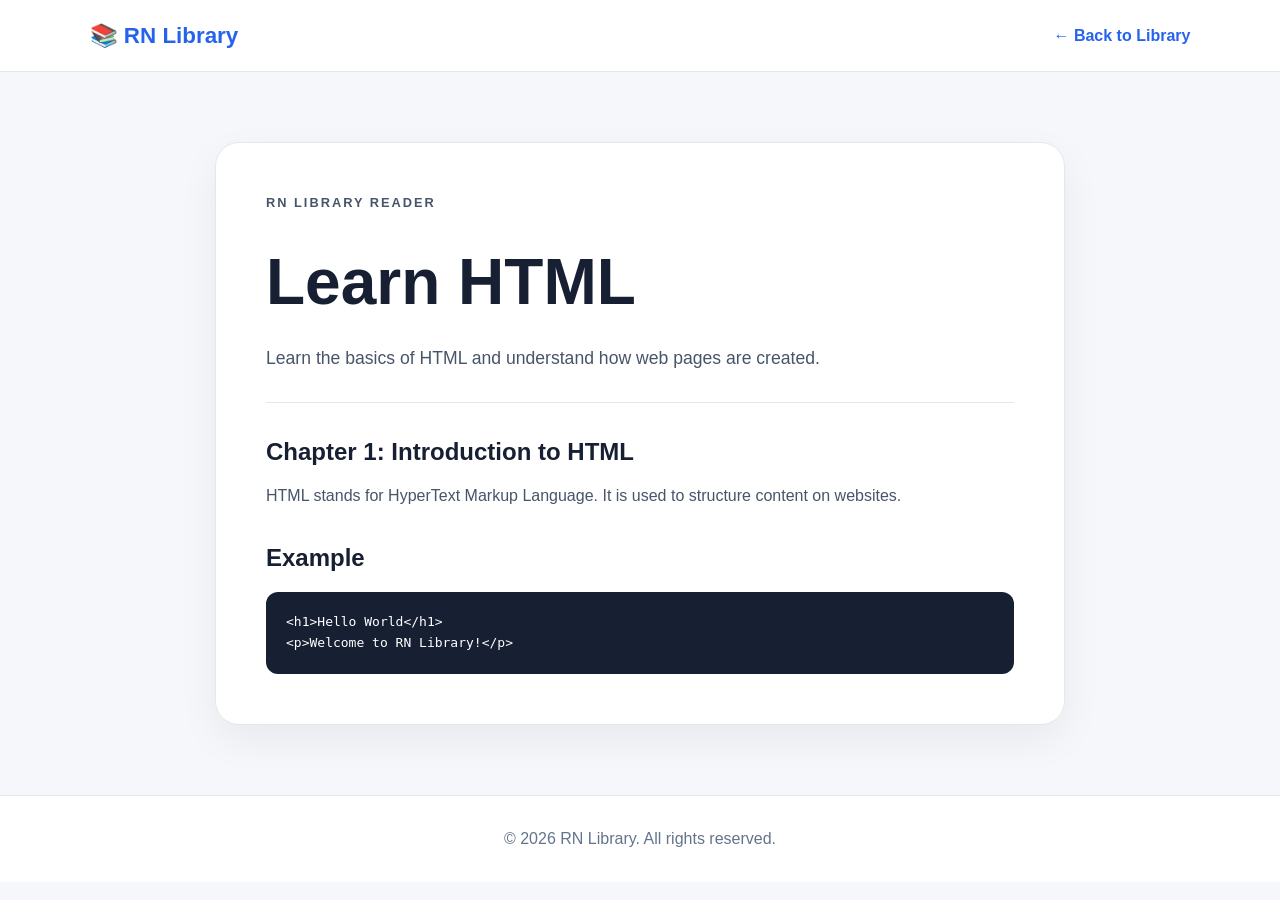
==== book.html @ f50a5c76 "Add dynamic book reader" ====
<!DOCTYPE html>
<html lang="en">
<head>
    <meta charset="UTF-8">
    <meta name="viewport" content="width=device-width, initial-scale=1.0">
    <title>Read Book - RN Library</title>
    <link rel="stylesheet" href="css/style.css">
</head>

<body>

    <header class="navbar">
        <div class="logo">📚 RN Library</div>

        <a href="index.html" class="back-btn">← Back to Library</a>
    </header>

    <main class="reader-page">

        <section class="reader-content">

            <p class="section-tag">RN LIBRARY READER</p>

            <h1 id="bookTitle">Learn HTML</h1>

            <p class="reader-intro" id="bookIntro">
                Learn the basics of HTML and understand how web pages are created.
            </p>

            <hr>

            <h2 id="chapterTitle">Chapter 1: Introduction</h2>

            <p id="chapterText">
                Welcome to RN Library. Start learning and explore the world of technology.
            </p>

            <h2>Example</h2>

            <pre><code id="codeExample"></code></pre>

        </section>

    </main>

    <footer>
        <p>© 2026 RN Library. All rights reserved.</p>
    </footer>

    <script src="js/book.js"></script>

</body>
</html>
---- css/style.css ----
* {
    margin: 0;
    padding: 0;
    box-sizing: border-box;
}

body {
    font-family: Arial, sans-serif;
    background: #f5f7fa;
    color: #172033;
    line-height: 1.6;
}

.navbar {
    width: 100%;
    min-height: 72px;
    padding: 0 7%;
    display: flex;
    align-items: center;
    justify-content: space-between;
    background: #ffffff;
    border-bottom: 1px solid #e5e7eb;
    position: sticky;
    top: 0;
    z-index: 100;
}

.logo {
    font-size: 1.4rem;
    font-weight: 800;
    color: #2563eb;
}

.navbar nav {
    display: flex;
    gap: 28px;
}

.navbar nav a {
    text-decoration: none;
    color: #4b5563;
    font-weight: 600;
}

.navbar nav a:hover {
    color: #2563eb;
}

.login-btn,
.search-box button {
    border: none;
    cursor: pointer;
    font-weight: 700;
}

.login-btn {
    padding: 10px 20px;
    border-radius: 10px;
    background: #2563eb;
    color: white;
}

.hero {
    min-height: 520px;
    display: flex;
    align-items: center;
    padding: 80px 7%;
    background: linear-gradient(135deg, #eff6ff, #ffffff);
}

.hero-content {
    max-width: 750px;
}

.hero-tag,
.section-tag {
    color: #2563eb;
    font-size: 0.8rem;
    font-weight: 800;
    letter-spacing: 2px;
}

.hero h1 {
    margin: 15px 0;
    font-size: clamp(2.5rem, 6vw, 5rem);
    line-height: 1.05;
}

.hero h1 span {
    color: #2563eb;
}

.hero-text {
    max-width: 620px;
    margin-bottom: 30px;
    color: #64748b;
    font-size: 1.05rem;
}

.search-box {
    max-width: 620px;
    display: flex;
    padding: 7px;
    background: white;
    border: 1px solid #dbe2ea;
    border-radius: 14px;
    box-shadow: 0 12px 30px rgba(37, 99, 235, 0.08);
}

.search-box input {
    flex: 1;
    border: none;
    outline: none;
    padding: 14px;
    font-size: 1rem;
}

.search-box button {
    padding: 0 24px;
    border-radius: 10px;
    background: #2563eb;
    color: white;
}

.section {
    padding: 80px 7%;
}

.section-heading {
    display: flex;
    justify-content: space-between;
    align-items: end;
    margin-bottom: 30px;
}

.section-heading h2,
.about h2 {
    font-size: 2rem;
    margin-top: 5px;
}

.category-grid {
    display: grid;
    grid-template-columns: repeat(4, 1fr);
    gap: 18px;
}

.category-card {
    padding: 25px;
    background: white;
    border: 1px solid #e5e7eb;
    border-radius: 16px;
    font-weight: 700;
    transition: 0.25s;
}

.category-card:hover {
    transform: translateY(-5px);
    box-shadow: 0 15px 30px rgba(0, 0, 0, 0.08);
}

.book-grid {
    display: grid;
    grid-template-columns: repeat(3, 1fr);
    gap: 25px;
}

.book-card {
    overflow: hidden;
    background: white;
    border-radius: 18px;
    border: 1px solid #e5e7eb;
    transition: 0.25s;
}

.book-card:hover {
    transform: translateY(-6px);
    box-shadow: 0 18px 35px rgba(0, 0, 0, 0.1);
}

.book-cover {
    height: 190px;
    display: flex;
    align-items: center;
    justify-content: center;
    background: #2563eb;
    color: white;
    font-size: 2rem;
    font-weight: 900;
}

.book-info {
    padding: 22px;
}

.book-info span {
    color: #2563eb;
    font-size: 0.8rem;
    font-weight: 800;
}

.book-info h3 {
    margin: 5px 0;
}

.book-info p {
    color: #64748b;
    margin-bottom: 15px;
}

.book-info button {
    padding: 10px 16px;
    border: none;
    border-radius: 9px;
    background: #172033;
    color: white;
    cursor: pointer;
}

.view-btn {
    padding: 10px 18px;
    border: 1px solid #dbe2ea;
    border-radius: 9px;
    background: white;
    cursor: pointer;
}

.about {
    margin: 20px 7% 80px;
    padding: 60px;
    border-radius: 24px;
    background: #172033;
    color: white;
}

.about h2 {
    max-width: 650px;
    margin-bottom: 15px;
}

.about p:last-child {
    max-width: 650px;
    color: #cbd5e1;
}

footer {
    padding: 30px 7%;
    text-align: center;
    background: white;
    border-top: 1px solid #e5e7eb;
    color: #64748b;
}

@media (max-width: 800px) {

    .navbar {
        padding: 15px 5%;
        flex-wrap: wrap;
        gap: 15px;
    }

    .navbar nav {
        order: 3;
        width: 100%;
        justify-content: center;
        gap: 15px;
        overflow-x: auto;
    }

    .hero {
        padding: 60px 5%;
    }

    .section {
        padding: 60px 5%;
    }

    .category-grid,
    .book-grid {
        grid-template-columns: 1fr;
    }

    .section-heading {
        align-items: start;
        gap: 15px;
    }

    .about {
        margin: 10px 5% 60px;
        padding: 35px 25px;
    }
}

@media (max-width: 500px) {

    .hero h1 {
        font-size: 2.7rem;
    }

    .search-box {
        flex-direction: column;
        gap: 8px;
    }

    .search-box button {
        padding: 13px;
    }

    .login-btn {
        padding: 8px 14px;
    }
}

.back-btn {
    text-decoration: none;
    color: #2563eb;
    font-weight: 700;
}

.reader-page {
    min-height: 70vh;
    padding: 70px 7%;
}

.reader-content {
    max-width: 850px;
    margin: auto;
    background: white;
    padding: 50px;
    border-radius: 24px;
    border: 1px solid #e5e7eb;
    box-shadow: 0 15px 40px rgba(0, 0, 0, 0.06);
}

.reader-content h1 {
    font-size: clamp(2.5rem, 6vw, 4rem);
    margin: 10px 0;
}

.reader-intro {
    color: #64748b;
    font-size: 1.1rem;
    margin-bottom: 30px;
}

.reader-content hr {
    border: none;
    border-top: 1px solid #e5e7eb;
    margin: 30px 0;
}

.reader-content h2 {
    margin: 30px 0 12px;
}

.reader-content p {
    color: #475569;
    margin-bottom: 18px;
}

.reader-content pre {
    padding: 20px;
    overflow-x: auto;
    background: #172033;
    color: white;
    border-radius: 12px;
    margin-top: 15px;
}

@media (max-width: 600px) {

    .reader-page {
        padding: 40px 5%;
    }

    .reader-content {
        padding: 30px 20px;
    }

    .navbar {
        gap: 10px;
    }
}
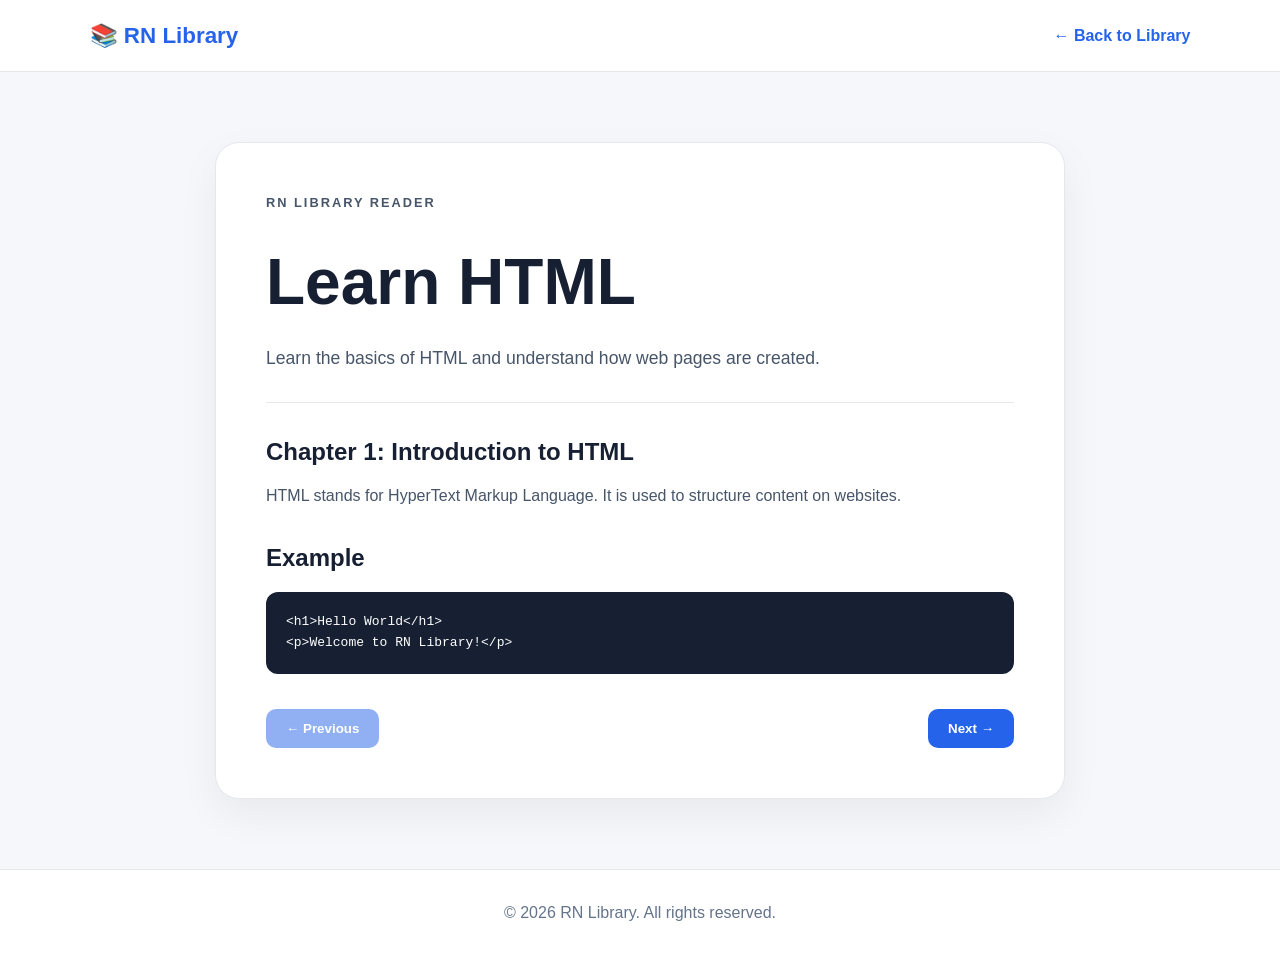
==== commit ccaf4cb7: "Add chapter navigation" ====
--- a/book.html
+++ b/book.html
@@ -39,6 +39,8 @@
 
             <pre><code id="codeExample"></code></pre>
 
+        <div class="chapter-nav"><button id="prevChapter">← Previous</button><button id="nextChapter">Next →</button></div>
+
         </section>
 
     </main>
@@ -47,7 +49,7 @@
         <p>© 2026 RN Library. All rights reserved.</p>
     </footer>
 
-    <script src="js/book.js"></script>
+    <script src="js/book.js?v=2"></script>
 
 </body>
 </html>
--- a/css/style.css
+++ b/css/style.css
@@ -381,3 +381,31 @@
         gap: 10px;
     }
 }
+
+.chapter-nav {
+    display: flex;
+    justify-content: space-between;
+    gap: 15px;
+    margin-top: 35px;
+}
+
+.chapter-nav button {
+    padding: 12px 20px;
+    border: none;
+    border-radius: 10px;
+    background: #2563eb;
+    color: white;
+    font-weight: 700;
+    cursor: pointer;
+}
+
+.chapter-nav button:hover {
+    opacity: 0.9;
+}
+
+@media (max-width: 500px) {
+    .chapter-nav {
+        flex-direction: column;
+    }
+}
+
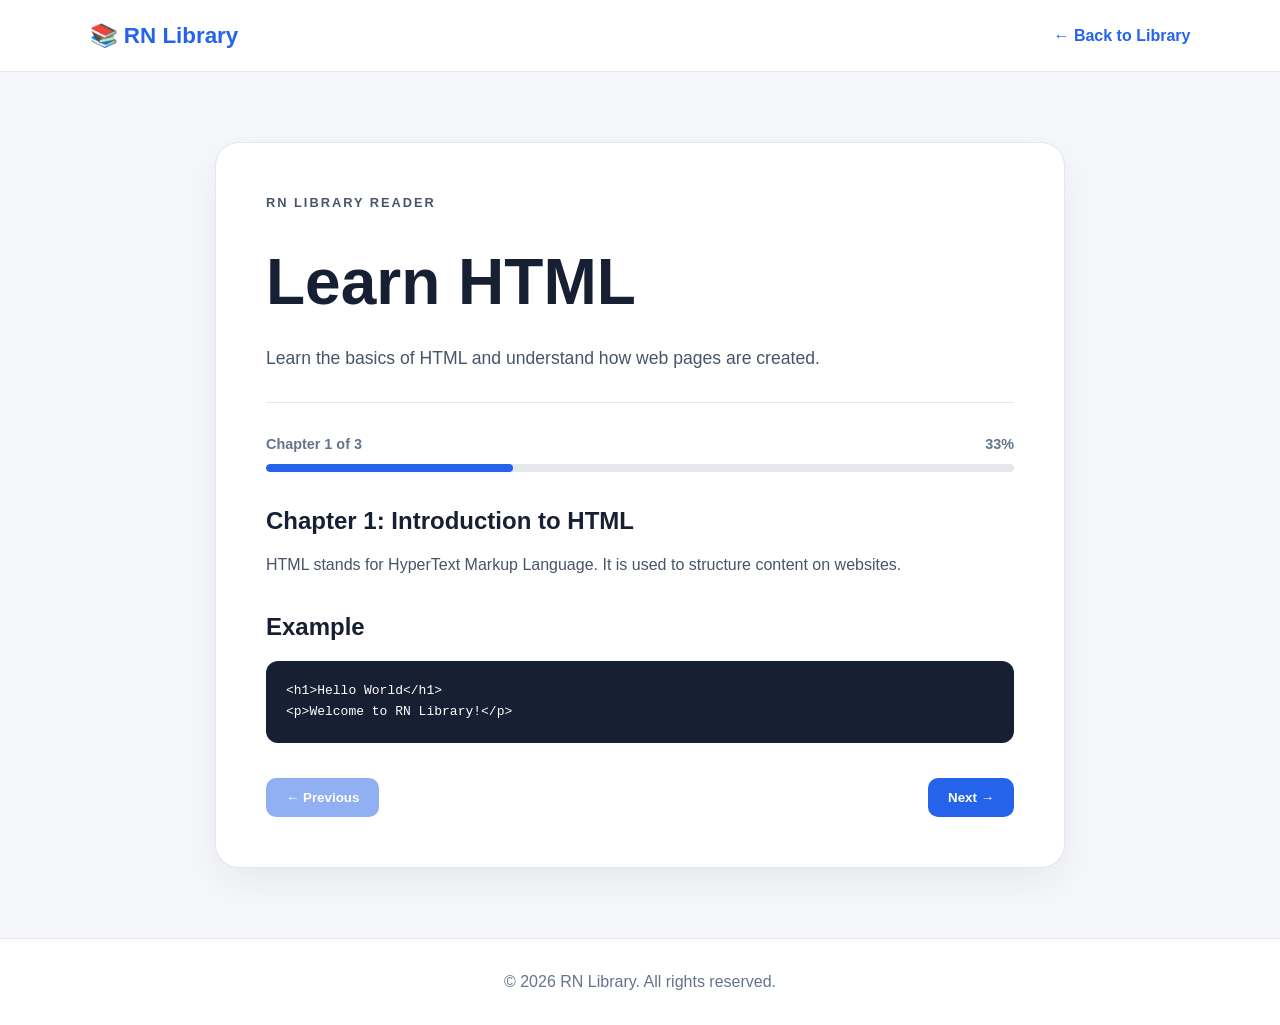
==== commit 9e7284ec: "Add reading progress indicator" ====
--- a/book.html
+++ b/book.html
@@ -29,6 +29,15 @@
 
             <hr>
 
+            <div class="progress-info">
+                <span id="chapterProgress">Chapter 1 of 3</span>
+                <span id="progressPercent">33%</span>
+            </div>
+
+            <div class="progress-bar">
+                <div id="progressFill"></div>
+            </div>
+
             <h2 id="chapterTitle">Chapter 1: Introduction</h2>
 
             <p id="chapterText">
--- a/css/style.css
+++ b/css/style.css
@@ -409,3 +409,31 @@
     }
 }
 
+
+.progress-info {
+    display: flex;
+    justify-content: space-between;
+    margin-top: 25px;
+    margin-bottom: 8px;
+    font-size: 0.9rem;
+    font-weight: 700;
+    color: #64748b;
+}
+
+.progress-bar {
+    width: 100%;
+    height: 8px;
+    background: #e5e7eb;
+    border-radius: 10px;
+    overflow: hidden;
+    margin-bottom: 25px;
+}
+
+#progressFill {
+    width: 33.33%;
+    height: 100%;
+    background: #2563eb;
+    border-radius: 10px;
+    transition: width 0.3s ease;
+}
+
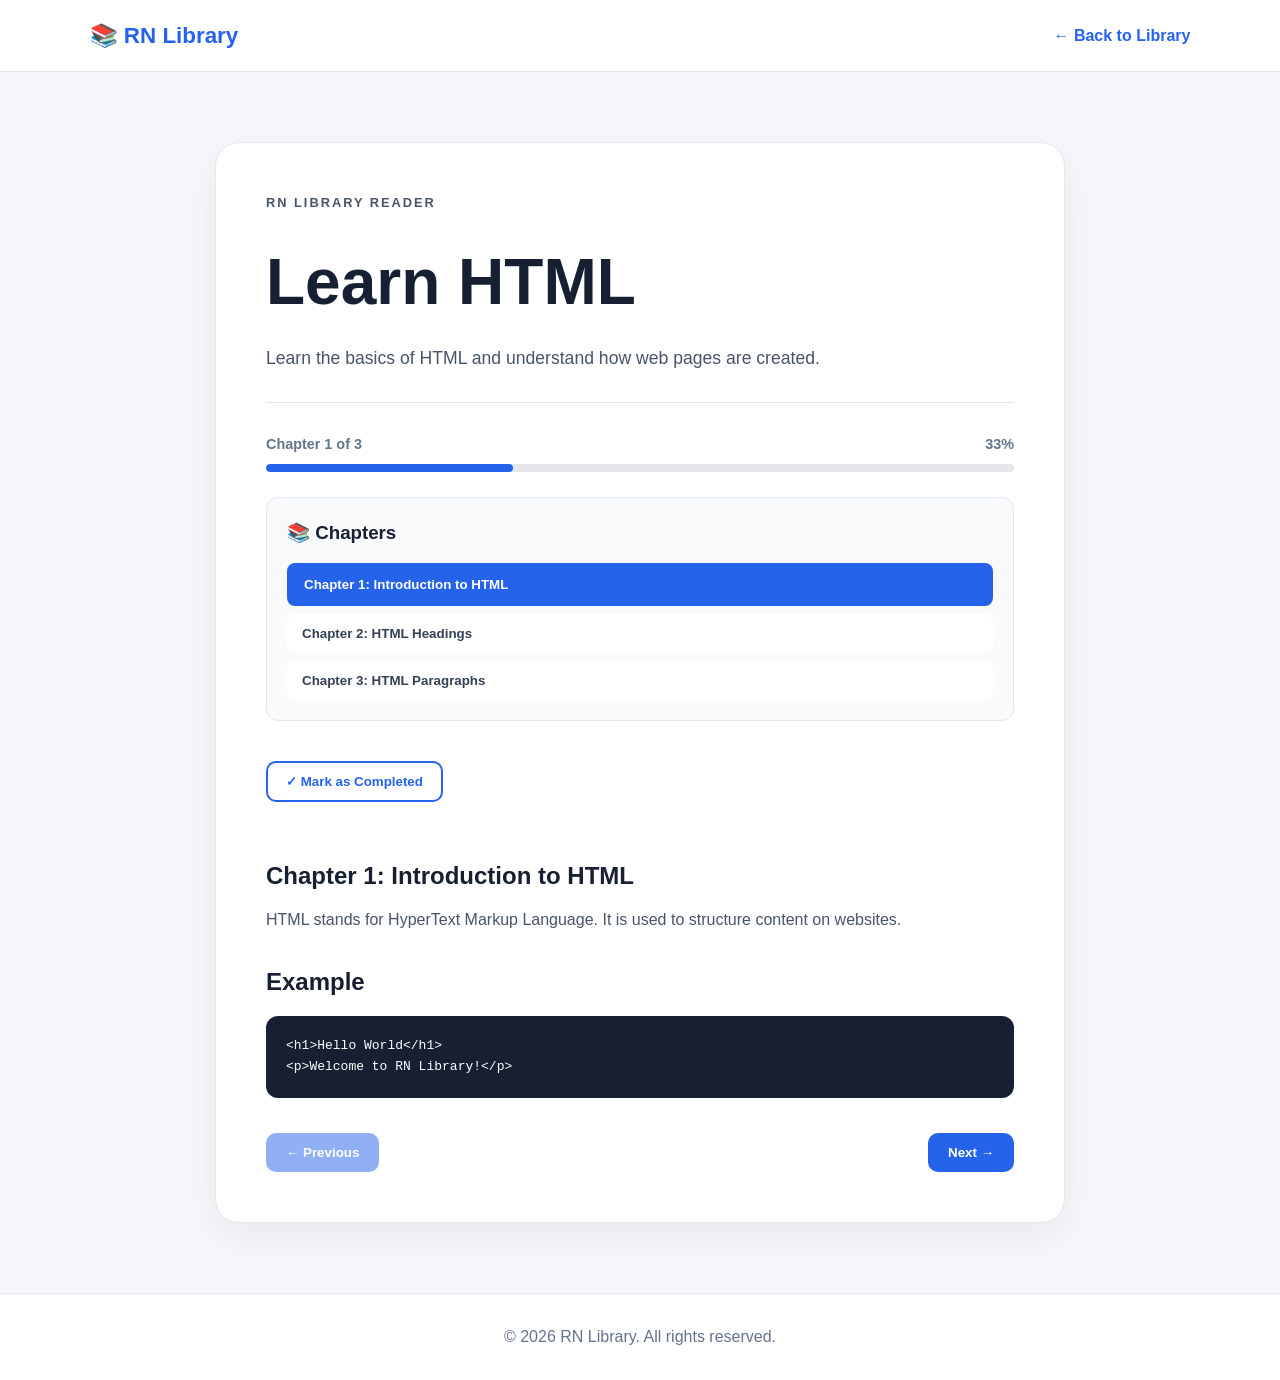
==== commit a21dfb0e: "Add chapter completion tracking" ====
--- a/book.html
+++ b/book.html
@@ -4,7 +4,7 @@
     <meta charset="UTF-8">
     <meta name="viewport" content="width=device-width, initial-scale=1.0">
     <title>Read Book - RN Library</title>
-    <link rel="stylesheet" href="css/style.css">
+    <link rel="stylesheet" href="css/style.css?v=3">
 </head>
 
 <body>
@@ -38,6 +38,13 @@
                 <div id="progressFill"></div>
             </div>
 
+            <div class="chapter-list">
+                <h3>📚 Chapters</h3>
+                <div id="chapterList"></div>
+            </div>
+
+            <button id="completeChapter" class="complete-btn">✓ Mark as Completed</button>
+
             <h2 id="chapterTitle">Chapter 1: Introduction</h2>
 
             <p id="chapterText">
--- a/css/style.css
+++ b/css/style.css
@@ -437,3 +437,81 @@
     transition: width 0.3s ease;
 }
 
+
+.chapter-list {
+    margin: 25px 0;
+    padding: 20px;
+    background: #f8fafc;
+    border: 1px solid #e2e8f0;
+    border-radius: 12px;
+}
+
+.chapter-list h3 {
+    margin: 0 0 15px;
+    color: #172033;
+}
+
+#chapterList {
+    display: flex;
+    flex-direction: column;
+    gap: 8px;
+}
+
+.chapter-item {
+    padding: 12px 15px;
+    border: none;
+    border-radius: 8px;
+    background: white;
+    color: #334155;
+    text-align: left;
+    font-weight: 600;
+    cursor: pointer;
+}
+
+.chapter-item:hover {
+    background: #eaf2ff;
+}
+
+.chapter-item.active {
+    background: #2563eb;
+    color: white;
+}
+
+
+#chapterList .chapter-item.active {
+    background: #2563eb !important;
+    color: white !important;
+}
+
+
+#chapterList button.chapter-item.active,
+#chapterList .chapter-item.active {
+    background-color: #2563eb !important;
+    color: #ffffff !important;
+    border: 2px solid #2563eb !important;
+    opacity: 1 !important;
+}
+
+
+.complete-btn {
+    margin: 15px 0 25px;
+    padding: 11px 18px;
+    border: 2px solid #2563eb;
+    border-radius: 10px;
+    background: white;
+    color: #2563eb;
+    font-weight: 700;
+    cursor: pointer;
+    transition: 0.2s ease;
+}
+
+.complete-btn:hover {
+    background: #eaf2ff;
+}
+
+.complete-btn.completed {
+    background: #16a34a;
+    border-color: #16a34a;
+    color: white;
+}
+
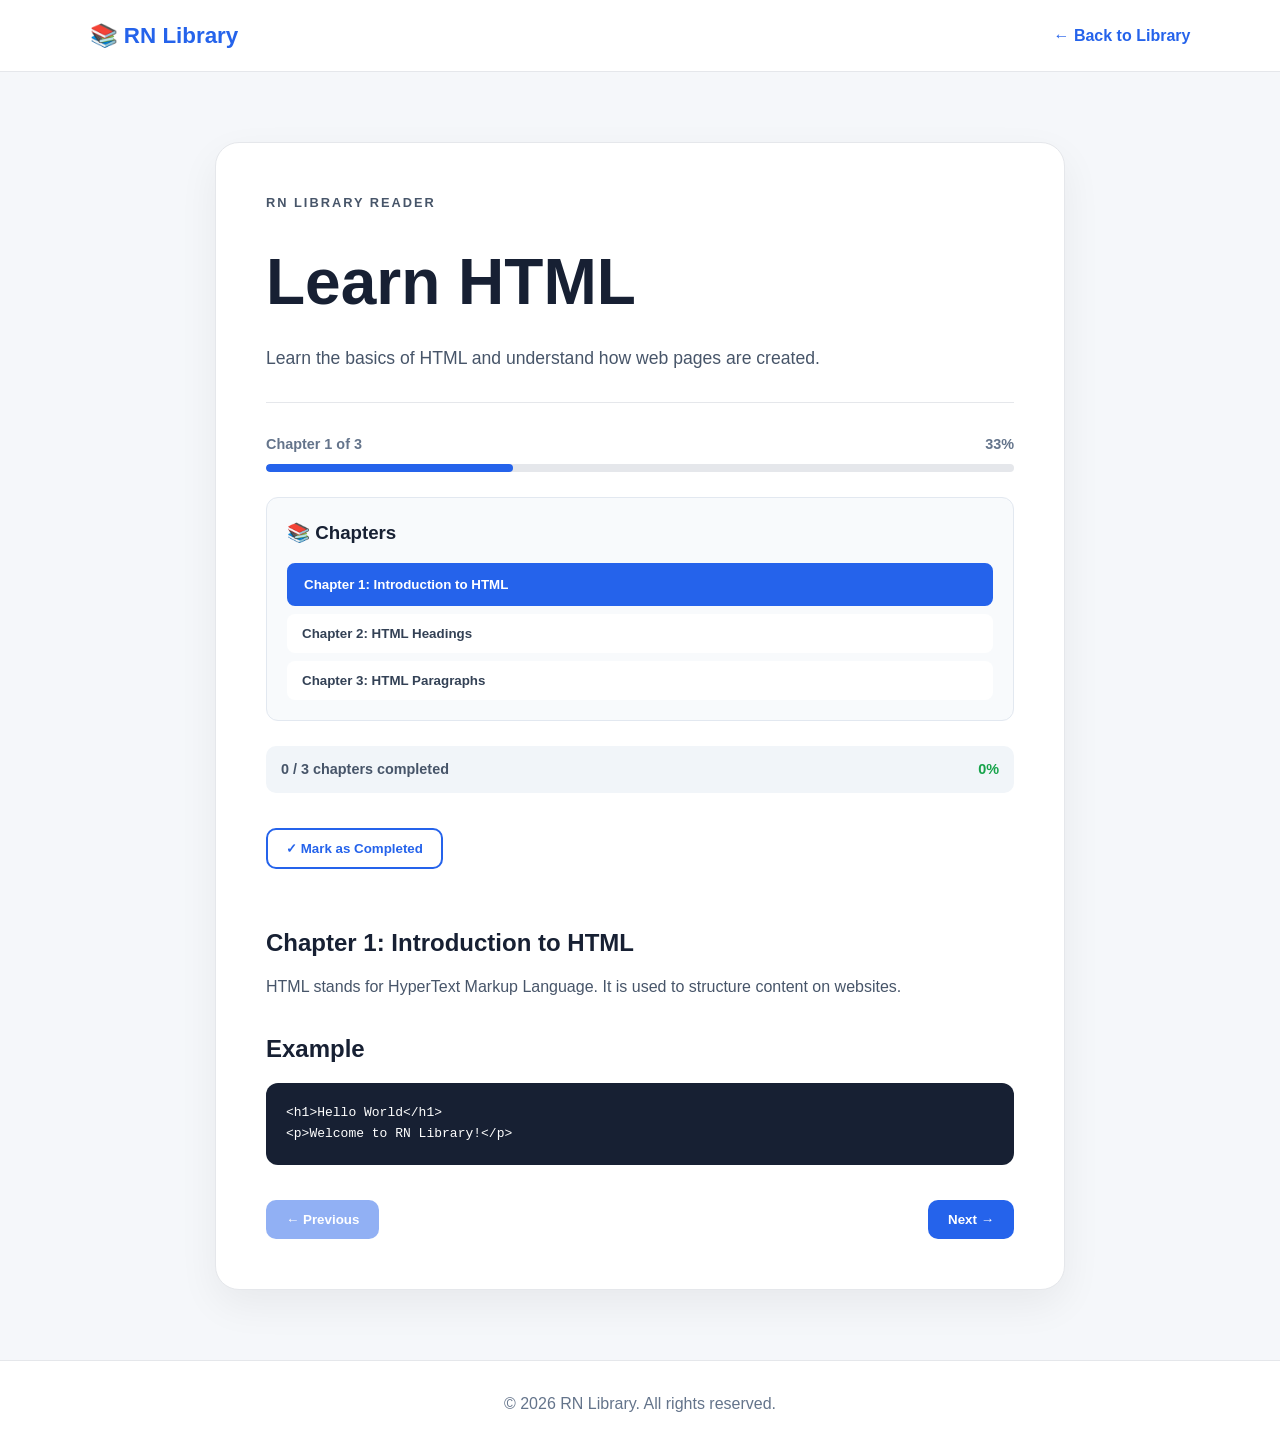
==== commit a0953b8b: "Add overall reading progress" ====
--- a/book.html
+++ b/book.html
@@ -43,6 +43,11 @@
                 <div id="chapterList"></div>
             </div>
 
+            <div class="overall-progress">
+                <span id="completedCount">0 / 3 chapters completed</span>
+                <span id="completedPercent">0%</span>
+            </div>
+
             <button id="completeChapter" class="complete-btn">✓ Mark as Completed</button>
 
             <h2 id="chapterTitle">Chapter 1: Introduction</h2>
--- a/css/style.css
+++ b/css/style.css
@@ -515,3 +515,21 @@
     color: white;
 }
 
+
+.overall-progress {
+    display: flex;
+    justify-content: space-between;
+    align-items: center;
+    margin: 0 0 20px;
+    padding: 12px 15px;
+    background: #f1f5f9;
+    border-radius: 10px;
+    color: #475569;
+    font-size: 0.9rem;
+    font-weight: 700;
+}
+
+#completedPercent {
+    color: #16a34a;
+}
+
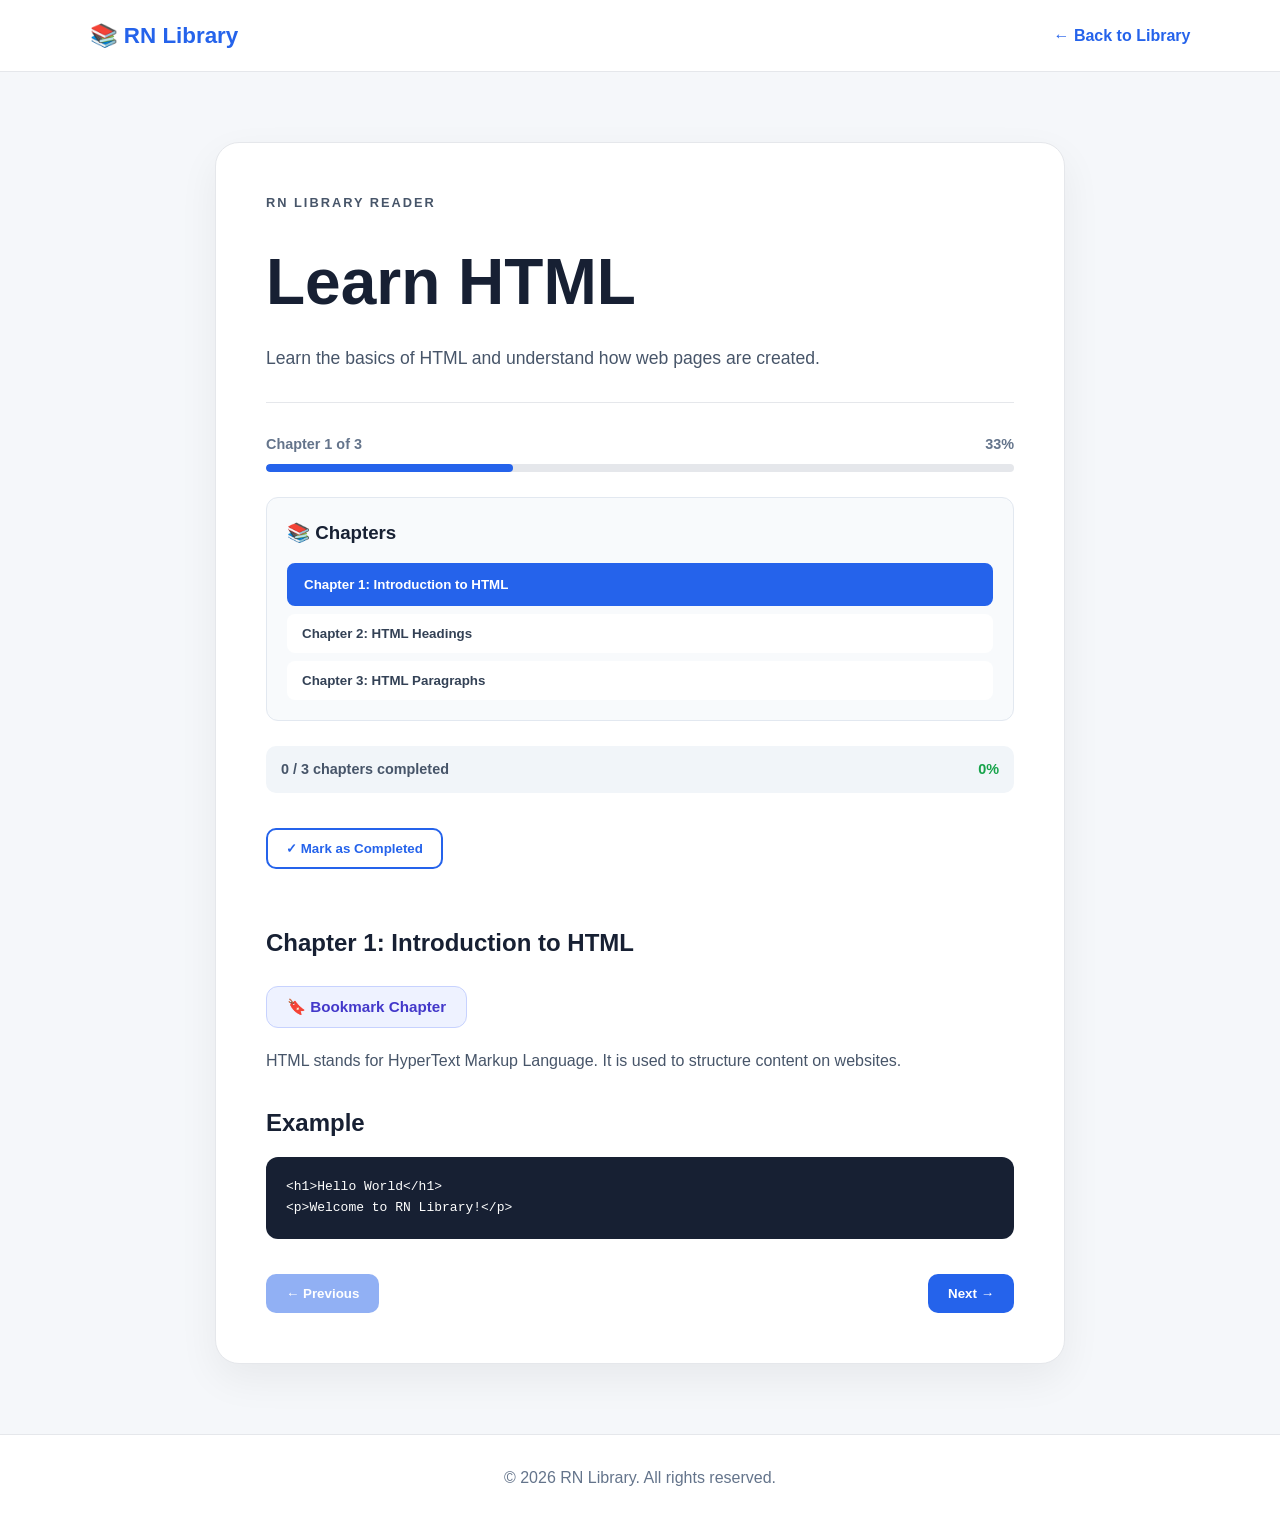
==== commit 62d97a88: "Add bookmark management" ====
--- a/book.html
+++ b/book.html
@@ -4,7 +4,7 @@
     <meta charset="UTF-8">
     <meta name="viewport" content="width=device-width, initial-scale=1.0">
     <title>Read Book - RN Library</title>
-    <link rel="stylesheet" href="css/style.css?v=3">
+    <link rel="stylesheet" href="css/style.css?v=5">
 </head>
 
 <body>
@@ -52,6 +52,8 @@
 
             <h2 id="chapterTitle">Chapter 1: Introduction</h2>
 
+            <button id="bookmarkChapter" class="bookmark-btn">🔖 Bookmark Chapter</button>
+
             <p id="chapterText">
                 Welcome to RN Library. Start learning and explore the world of technology.
             </p>
--- a/css/style.css
+++ b/css/style.css
@@ -492,6 +492,35 @@
     opacity: 1 !important;
 }
 
+
+.bookmark-btn {
+    margin: 12px 0 20px;
+    padding: 11px 20px;
+    border: 1px solid #c7d2fe;
+    border-radius: 12px;
+    background: #eef2ff;
+    color: #4338ca;
+    font-size: 0.95rem;
+    font-weight: 700;
+    cursor: pointer;
+    transition: all 0.2s ease;
+}
+
+.bookmark-btn:hover {
+    background: #e0e7ff;
+    transform: translateY(-2px);
+}
+
+.bookmark-btn.bookmarked {
+    background: linear-gradient(135deg, #2563eb, #7c3aed);
+    border-color: transparent;
+    color: white;
+    box-shadow: 0 8px 18px rgba(37, 99, 235, 0.25);
+}
+
+.bookmark-btn.bookmarked:hover {
+    box-shadow: 0 12px 24px rgba(37, 99, 235, 0.35);
+}
 
 .complete-btn {
     margin: 15px 0 25px;
@@ -533,3 +562,93 @@
     color: #16a34a;
 }
 
+
+.continue-reading {
+    margin: 40px auto;
+    padding: 25px;
+    max-width: 1100px;
+    background: #f8fafc;
+    border: 1px solid #e2e8f0;
+    border-radius: 15px;
+}
+
+.continue-reading h2 {
+    margin-top: 0;
+    color: #172033;
+}
+
+.continue-card {
+    display: flex;
+    justify-content: space-between;
+    align-items: center;
+    gap: 20px;
+    padding: 18px;
+    background: white;
+    border-radius: 12px;
+    border: 1px solid #e2e8f0;
+}
+
+.continue-info h3 {
+    margin: 0 0 8px;
+    color: #172033;
+}
+
+.continue-info p {
+    margin: 0;
+    color: #64748b;
+}
+
+.continue-btn {
+    padding: 12px 22px;
+    border: none;
+    border-radius: 12px;
+    background: linear-gradient(135deg, #2563eb, #7c3aed);
+    color: white;
+    font-size: 0.95rem;
+    font-weight: 700;
+    cursor: pointer;
+    box-shadow: 0 8px 18px rgba(37, 99, 235, 0.25);
+    transition: transform 0.2s ease, box-shadow 0.2s ease;
+}
+
+.continue-btn:hover {
+    transform: translateY(-2px);
+    box-shadow: 0 12px 24px rgba(37, 99, 235, 0.35);
+}
+
+.continue-btn:active {
+    transform: translateY(1px);
+    box-shadow: 0 5px 12px rgba(37, 99, 235, 0.25);
+}
+
+@media (max-width: 600px) {
+    .continue-card {
+        flex-direction: column;
+        align-items: stretch;
+    }
+
+    .continue-btn {
+        width: 100%;
+        padding: 13px 20px;
+        font-size: 1rem;
+    }
+}
+
+
+.bookmark-open-btn {
+    padding: 11px 20px;
+    border: none;
+    border-radius: 12px;
+    background: linear-gradient(135deg, #2563eb, #7c3aed);
+    color: white;
+    font-size: 0.95rem;
+    font-weight: 700;
+    cursor: pointer;
+    transition: transform 0.2s ease, box-shadow 0.2s ease;
+}
+
+.bookmark-open-btn:hover {
+    transform: translateY(-2px);
+    box-shadow: 0 10px 20px rgba(37, 99, 235, 0.3);
+}
+
